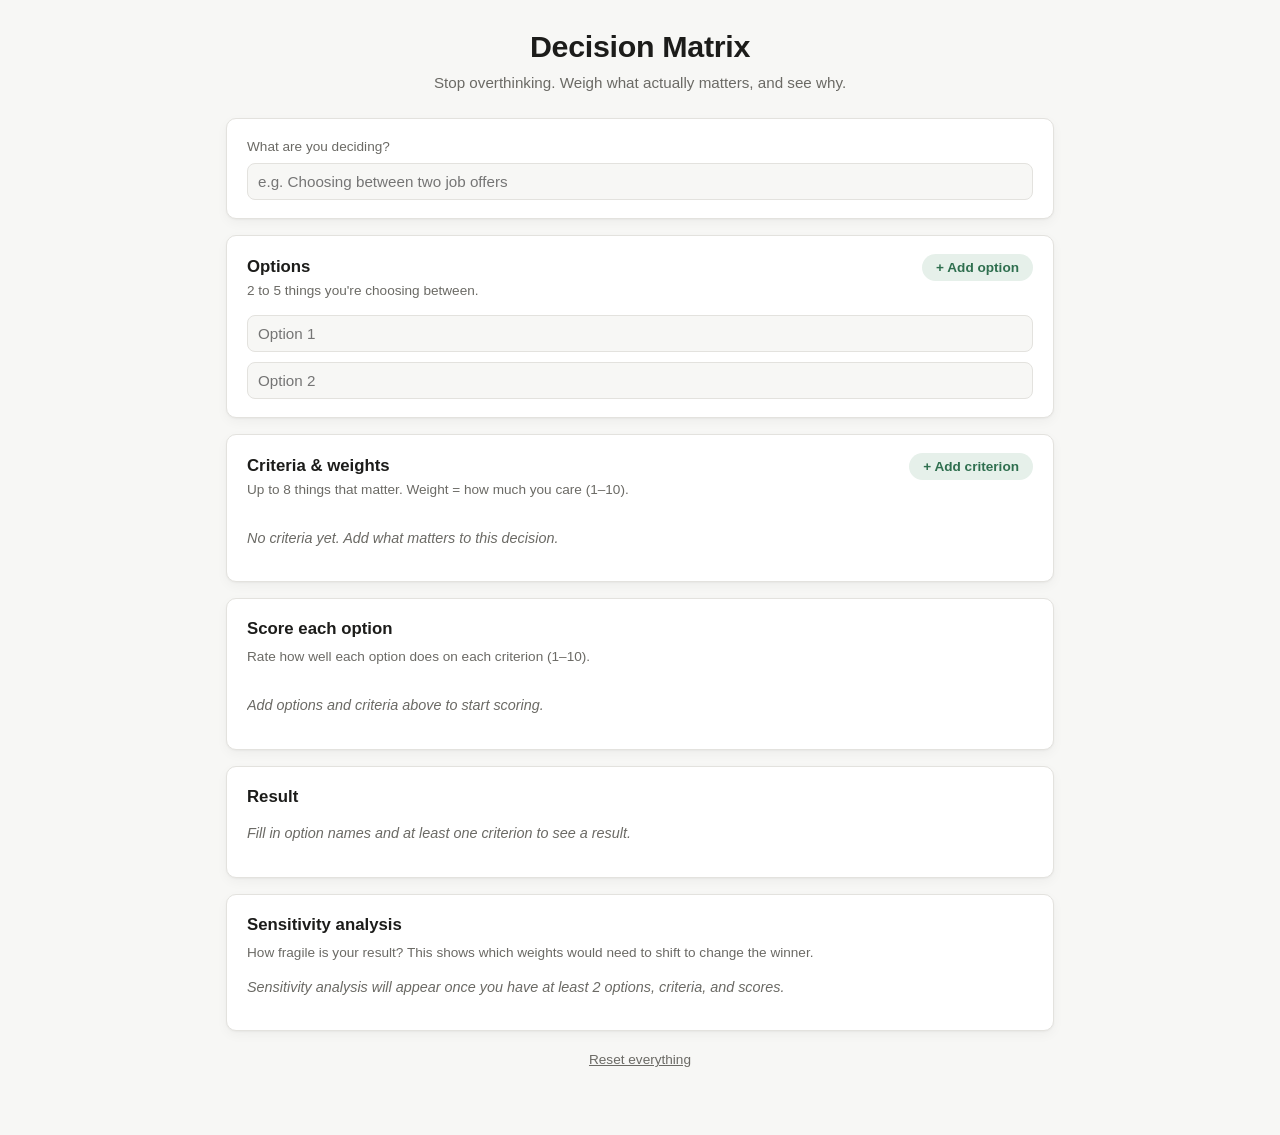
==== index.html @ fbb31451 "Initial version: weighted decision matrix with sensitivity analysis Static client-side app: enter a " ====
<!DOCTYPE html>
<html lang="en">
<head>
<meta charset="UTF-8">
<meta name="viewport" content="width=device-width, initial-scale=1.0">
<title>Decision Matrix</title>
<meta name="description" content="Weigh your options with real numbers. A weighted decision matrix with built-in sensitivity analysis.">
<link rel="stylesheet" href="style.css">
</head>
<body>
<div class="app">

  <header class="app-header">
    <h1>Decision Matrix</h1>
    <p class="tagline">Stop overthinking. Weigh what actually matters, and see why.</p>
  </header>

  <section class="card">
    <label for="decision-title">What are you deciding?</label>
    <input type="text" id="decision-title" placeholder="e.g. Choosing between two job offers">
    <div id="template-suggestion" class="template-suggestion hidden"></div>
  </section>

  <section class="card">
    <div class="card-header">
      <h2>Options</h2>
      <button id="add-option" class="btn-add" type="button">+ Add option</button>
    </div>
    <p class="hint">2 to 5 things you're choosing between.</p>
    <div id="options-list" class="options-list"></div>
  </section>

  <section class="card">
    <div class="card-header">
      <h2>Criteria &amp; weights</h2>
      <button id="add-criterion" class="btn-add" type="button">+ Add criterion</button>
    </div>
    <p class="hint">Up to 8 things that matter. Weight = how much you care (1&ndash;10).</p>
    <div id="criteria-list" class="criteria-list"></div>
  </section>

  <section class="card" id="scoring-section">
    <h2>Score each option</h2>
    <p class="hint">Rate how well each option does on each criterion (1&ndash;10).</p>
    <div id="scoring-grid" class="scoring-grid"></div>
  </section>

  <section class="card" id="results-section">
    <h2>Result</h2>
    <div id="results"></div>
  </section>

  <section class="card" id="sensitivity-section">
    <h2>Sensitivity analysis</h2>
    <p class="hint">How fragile is your result? This shows which weights would need to shift to change the winner.</p>
    <div id="sensitivity"></div>
  </section>

  <footer class="app-footer">
    <button id="reset-btn" class="btn-text" type="button">Reset everything</button>
  </footer>

</div>
<script src="app.js"></script>
</body>
</html>
---- style.css ----
:root {
  --bg: #f7f7f5;
  --surface: #ffffff;
  --border: #e3e2de;
  --text: #1c1c1a;
  --text-muted: #6b6a65;
  --accent: #2f6f4f;
  --accent-soft: #e6f0ea;
  --danger: #b3413a;
  --winner: #2f6f4f;
  --radius: 10px;
  --shadow: 0 1px 2px rgba(0,0,0,0.04), 0 4px 12px rgba(0,0,0,0.04);
}

@media (prefers-color-scheme: dark) {
  :root {
    --bg: #17181a;
    --surface: #1f2023;
    --border: #303133;
    --text: #ececec;
    --text-muted: #9a9a97;
    --accent: #5cb987;
    --accent-soft: #223028;
    --danger: #e08076;
    --winner: #5cb987;
    --shadow: 0 1px 2px rgba(0,0,0,0.2), 0 4px 16px rgba(0,0,0,0.3);
  }
}

* { box-sizing: border-box; }

body {
  margin: 0;
  background: var(--bg);
  color: var(--text);
  font-family: -apple-system, BlinkMacSystemFont, "Segoe UI", Roboto, Helvetica, Arial, sans-serif;
  line-height: 1.45;
}

.app {
  max-width: 860px;
  margin: 0 auto;
  padding: 24px 16px 64px;
}

.app-header {
  text-align: center;
  margin-bottom: 24px;
}
.app-header h1 {
  margin: 0 0 4px;
  font-size: 1.9rem;
  letter-spacing: -0.01em;
}
.tagline {
  color: var(--text-muted);
  margin: 0;
  font-size: 0.95rem;
}

.card {
  background: var(--surface);
  border: 1px solid var(--border);
  border-radius: var(--radius);
  box-shadow: var(--shadow);
  padding: 18px 20px;
  margin-bottom: 16px;
}
.card h2 {
  margin: 0 0 6px;
  font-size: 1.05rem;
}
.card-header {
  display: flex;
  align-items: center;
  justify-content: space-between;
  gap: 12px;
}
.card-header h2 { margin: 0; }

.hint {
  color: var(--text-muted);
  font-size: 0.85rem;
  margin: 0 0 14px;
}

label {
  display: block;
  font-size: 0.85rem;
  color: var(--text-muted);
  margin-bottom: 6px;
}

input[type="text"], input[type="number"] {
  width: 100%;
  padding: 9px 10px;
  border: 1px solid var(--border);
  border-radius: 8px;
  background: var(--bg);
  color: var(--text);
  font-size: 0.95rem;
}
input[type="text"]:focus, input[type="number"]:focus {
  outline: 2px solid var(--accent);
  outline-offset: -1px;
}

.btn-add {
  background: var(--accent-soft);
  color: var(--accent);
  border: none;
  border-radius: 999px;
  padding: 6px 14px;
  font-size: 0.85rem;
  font-weight: 600;
  cursor: pointer;
  white-space: nowrap;
}
.btn-add:hover { filter: brightness(0.97); }
.btn-add:disabled { opacity: 0.4; cursor: not-allowed; }

.btn-text {
  background: none;
  border: none;
  color: var(--text-muted);
  font-size: 0.85rem;
  cursor: pointer;
  text-decoration: underline;
  padding: 4px;
}

.btn-remove {
  background: none;
  border: none;
  color: var(--text-muted);
  cursor: pointer;
  font-size: 1.1rem;
  line-height: 1;
  padding: 4px 8px;
  border-radius: 6px;
}
.btn-remove:hover { color: var(--danger); background: rgba(179,65,58,0.08); }

.options-list, .criteria-list {
  display: flex;
  flex-direction: column;
  gap: 10px;
}

.option-row, .criterion-row {
  display: flex;
  align-items: center;
  gap: 8px;
}
.option-row input[type="text"], .criterion-row .crit-name {
  flex: 1;
}

.criterion-row {
  flex-wrap: wrap;
}
.crit-weight-wrap {
  display: flex;
  align-items: center;
  gap: 8px;
  min-width: 180px;
}
.crit-weight-wrap input[type="range"] {
  flex: 1;
  accent-color: var(--accent);
}
.weight-value {
  font-variant-numeric: tabular-nums;
  font-weight: 600;
  width: 22px;
  text-align: right;
  font-size: 0.9rem;
}

.template-suggestion {
  margin-top: 10px;
  padding: 10px 12px;
  background: var(--accent-soft);
  border-radius: 8px;
  font-size: 0.85rem;
  display: flex;
  align-items: center;
  justify-content: space-between;
  gap: 10px;
  flex-wrap: wrap;
}
.template-suggestion.hidden { display: none; }
.template-suggestion button {
  background: var(--accent);
  color: white;
  border: none;
  border-radius: 999px;
  padding: 5px 12px;
  font-size: 0.8rem;
  cursor: pointer;
  white-space: nowrap;
}

.scoring-grid {
  overflow-x: auto;
}
table.score-table {
  border-collapse: collapse;
  width: 100%;
  font-size: 0.9rem;
}
table.score-table th, table.score-table td {
  padding: 8px 10px;
  text-align: center;
  border-bottom: 1px solid var(--border);
}
table.score-table th {
  color: var(--text-muted);
  font-weight: 600;
  font-size: 0.8rem;
}
table.score-table td:first-child, table.score-table th:first-child {
  text-align: left;
  font-weight: 600;
  min-width: 120px;
}
table.score-table input[type="number"] {
  width: 56px;
  text-align: center;
  padding: 6px 4px;
}

.empty-state {
  color: var(--text-muted);
  font-size: 0.9rem;
  font-style: italic;
}

/* Results */
.result-row {
  display: flex;
  align-items: center;
  gap: 12px;
  margin-bottom: 12px;
}
.result-row:last-child { margin-bottom: 0; }
.result-name {
  width: 140px;
  flex-shrink: 0;
  font-weight: 600;
  font-size: 0.9rem;
  overflow: hidden;
  text-overflow: ellipsis;
  white-space: nowrap;
}
.result-bar-track {
  flex: 1;
  background: var(--bg);
  border: 1px solid var(--border);
  border-radius: 6px;
  height: 22px;
  overflow: hidden;
  position: relative;
}
.result-bar-fill {
  height: 100%;
  background: var(--border);
  border-radius: 6px 0 0 6px;
  transition: width 0.3s ease;
}
.result-row.winner .result-bar-fill { background: var(--winner); }
.result-row.winner .result-name { color: var(--winner); }
.result-score {
  width: 52px;
  text-align: right;
  font-variant-numeric: tabular-nums;
  font-size: 0.9rem;
  color: var(--text-muted);
}
.result-row.winner .result-score { color: var(--winner); font-weight: 700; }

.winner-banner {
  display: flex;
  align-items: center;
  gap: 8px;
  background: var(--accent-soft);
  color: var(--accent);
  border-radius: 8px;
  padding: 10px 14px;
  font-weight: 600;
  margin-bottom: 16px;
}

.why-breakdown {
  margin-top: 18px;
  padding-top: 14px;
  border-top: 1px solid var(--border);
}
.why-breakdown h3 {
  font-size: 0.85rem;
  color: var(--text-muted);
  margin: 0 0 10px;
  font-weight: 600;
  text-transform: uppercase;
  letter-spacing: 0.03em;
}
.why-item {
  display: flex;
  justify-content: space-between;
  font-size: 0.88rem;
  padding: 4px 0;
}
.why-item .contrib {
  font-variant-numeric: tabular-nums;
  color: var(--text-muted);
}

/* Sensitivity */
.sensitivity-item {
  padding: 10px 0;
  border-bottom: 1px solid var(--border);
  font-size: 0.9rem;
}
.sensitivity-item:last-child { border-bottom: none; }
.sensitivity-item .flip-to {
  color: var(--accent);
  font-weight: 600;
}
.sensitivity-stable {
  color: var(--text-muted);
  font-size: 0.9rem;
}

.app-footer {
  text-align: center;
  margin-top: 8px;
}

@media (max-width: 480px) {
  .result-name { width: 90px; }
  .crit-weight-wrap { min-width: 140px; }
}
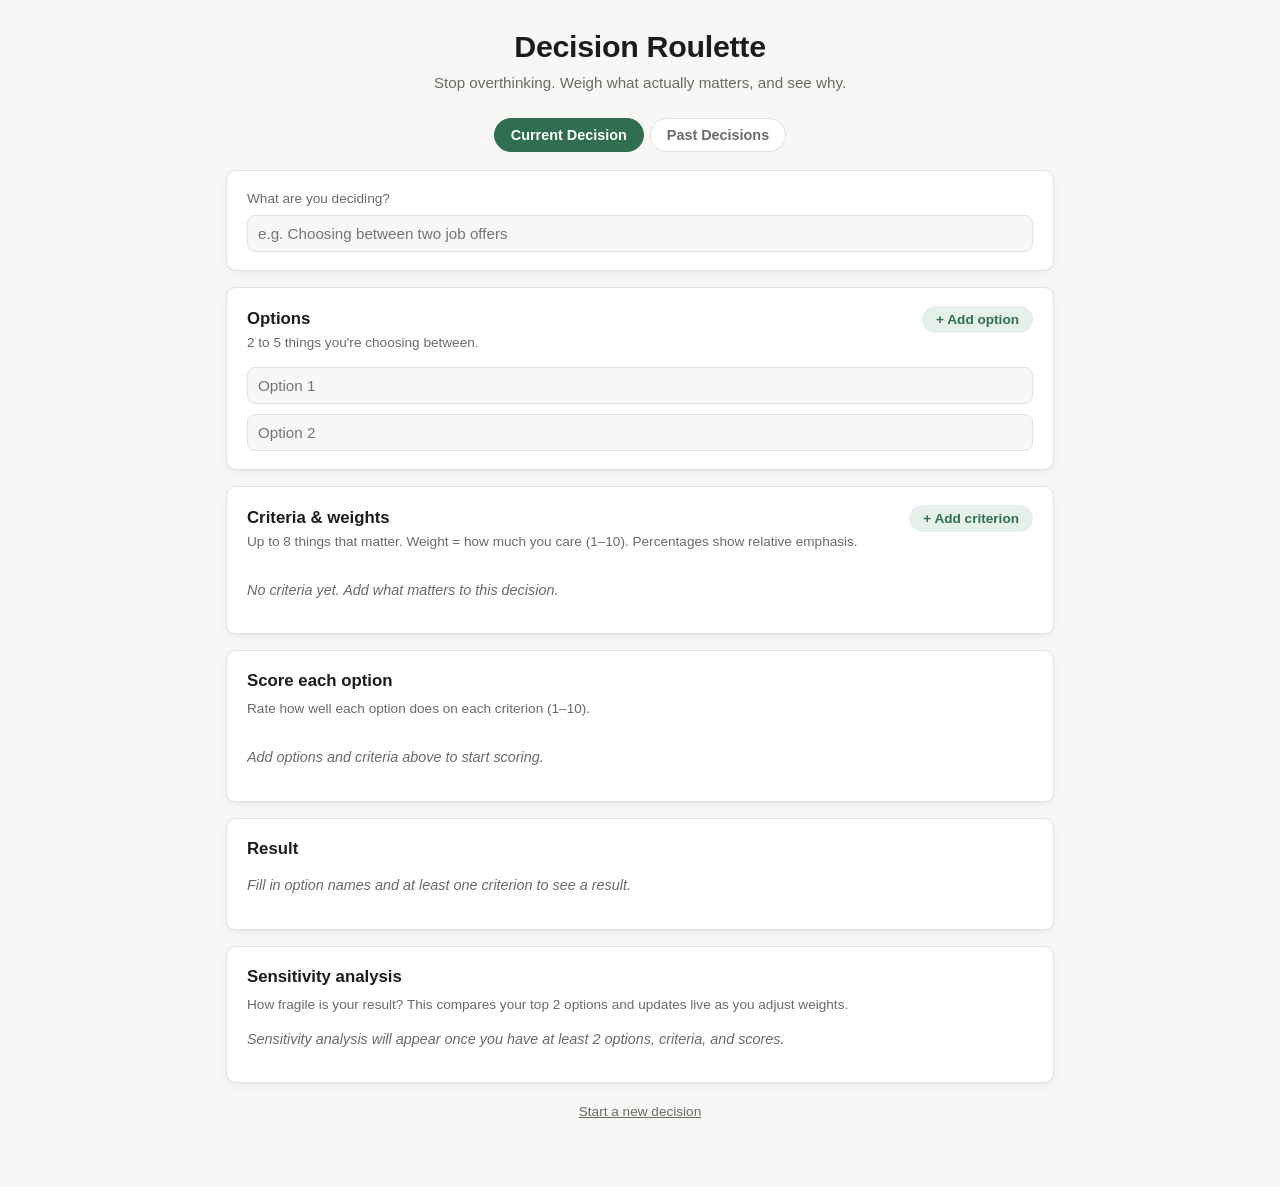
==== commit 3a50ee2a: "Add decision history, learning signals, and PRD-aligned scoring UX Rebrand to Decision Roulette per " ====
--- a/index.html
+++ b/index.html
@@ -3,62 +3,96 @@
 <head>
 <meta charset="UTF-8">
 <meta name="viewport" content="width=device-width, initial-scale=1.0">
-<title>Decision Matrix</title>
-<meta name="description" content="Weigh your options with real numbers. A weighted decision matrix with built-in sensitivity analysis.">
+<title>Decision Roulette</title>
+<meta name="description" content="Weigh your options with real numbers. A weighted decision matrix with sensitivity analysis and a history of past decisions.">
 <link rel="stylesheet" href="style.css">
 </head>
 <body>
 <div class="app">
 
   <header class="app-header">
-    <h1>Decision Matrix</h1>
+    <h1>Decision Roulette</h1>
     <p class="tagline">Stop overthinking. Weigh what actually matters, and see why.</p>
   </header>
 
-  <section class="card">
-    <label for="decision-title">What are you deciding?</label>
-    <input type="text" id="decision-title" placeholder="e.g. Choosing between two job offers">
-    <div id="template-suggestion" class="template-suggestion hidden"></div>
-  </section>
+  <nav class="view-tabs">
+    <button id="tab-setup" class="view-tab" type="button">Current Decision</button>
+    <button id="tab-history" class="view-tab" type="button">Past Decisions <span id="history-count" class="tab-badge hidden">0</span></button>
+  </nav>
 
-  <section class="card">
-    <div class="card-header">
-      <h2>Options</h2>
-      <button id="add-option" class="btn-add" type="button">+ Add option</button>
+  <div id="view-setup">
+
+    <section class="card">
+      <label for="decision-title">What are you deciding?</label>
+      <input type="text" id="decision-title" placeholder="e.g. Choosing between two job offers">
+      <div id="template-suggestion" class="template-suggestion hidden"></div>
+    </section>
+
+    <section class="card hidden" id="history-signals-card">
+      <h2>From your past decisions</h2>
+      <div id="history-signals"></div>
+    </section>
+
+    <section class="card">
+      <div class="card-header">
+        <h2>Options</h2>
+        <button id="add-option" class="btn-add" type="button">+ Add option</button>
+      </div>
+      <p class="hint">2 to 5 things you're choosing between.</p>
+      <div id="options-list" class="options-list"></div>
+    </section>
+
+    <section class="card">
+      <div class="card-header">
+        <h2>Criteria &amp; weights</h2>
+        <button id="add-criterion" class="btn-add" type="button">+ Add criterion</button>
+      </div>
+      <p class="hint">Up to 8 things that matter. Weight = how much you care (1&ndash;10). Percentages show relative emphasis.</p>
+      <div id="criteria-list" class="criteria-list"></div>
+    </section>
+
+    <section class="card" id="scoring-section">
+      <h2>Score each option</h2>
+      <p class="hint">Rate how well each option does on each criterion (1&ndash;10).</p>
+      <div id="scoring-grid" class="scoring-grid"></div>
+    </section>
+
+    <section class="card" id="results-section">
+      <h2>Result</h2>
+      <div id="results"></div>
+    </section>
+
+    <section class="card" id="sensitivity-section">
+      <h2>Sensitivity analysis</h2>
+      <p class="hint">How fragile is your result? This compares your top 2 options and updates live as you adjust weights.</p>
+      <div id="sensitivity"></div>
+    </section>
+
+    <footer class="app-footer">
+      <button id="new-decision-btn" class="btn-text">Start a new decision</button>
+    </footer>
+
+  </div>
+
+  <div id="view-history" class="hidden">
+
+    <div id="history-list-view">
+      <section class="card">
+        <div class="card-header">
+          <h2>Past Decisions</h2>
+          <button id="clear-history-btn" class="btn-text">Clear all</button>
+        </div>
+        <p class="hint">Decisions are saved here automatically once they have a recommendation. Log what you actually chose to build a track record.</p>
+        <div id="history-list"></div>
+      </section>
     </div>
-    <p class="hint">2 to 5 things you're choosing between.</p>
-    <div id="options-list" class="options-list"></div>
-  </section>
 
-  <section class="card">
-    <div class="card-header">
-      <h2>Criteria &amp; weights</h2>
-      <button id="add-criterion" class="btn-add" type="button">+ Add criterion</button>
+    <div id="history-detail-view" class="hidden">
+      <button id="history-back-btn" class="btn-text">&larr; Back to list</button>
+      <section class="card" id="history-detail-content"></section>
     </div>
-    <p class="hint">Up to 8 things that matter. Weight = how much you care (1&ndash;10).</p>
-    <div id="criteria-list" class="criteria-list"></div>
-  </section>
 
-  <section class="card" id="scoring-section">
-    <h2>Score each option</h2>
-    <p class="hint">Rate how well each option does on each criterion (1&ndash;10).</p>
-    <div id="scoring-grid" class="scoring-grid"></div>
-  </section>
-
-  <section class="card" id="results-section">
-    <h2>Result</h2>
-    <div id="results"></div>
-  </section>
-
-  <section class="card" id="sensitivity-section">
-    <h2>Sensitivity analysis</h2>
-    <p class="hint">How fragile is your result? This shows which weights would need to shift to change the winner.</p>
-    <div id="sensitivity"></div>
-  </section>
-
-  <footer class="app-footer">
-    <button id="reset-btn" class="btn-text" type="button">Reset everything</button>
-  </footer>
+  </div>
 
 </div>
 <script src="app.js"></script>
--- a/style.css
+++ b/style.css
@@ -340,3 +340,185 @@
   .result-name { width: 90px; }
   .crit-weight-wrap { min-width: 140px; }
 }
+
+/* Utility */
+.hidden { display: none !important; }
+
+/* View tabs */
+.view-tabs {
+  display: flex;
+  gap: 6px;
+  justify-content: center;
+  margin-bottom: 18px;
+}
+.view-tab {
+  background: var(--surface);
+  border: 1px solid var(--border);
+  color: var(--text-muted);
+  font-weight: 600;
+  font-size: 0.9rem;
+  padding: 8px 16px;
+  border-radius: 999px;
+  cursor: pointer;
+  display: flex;
+  align-items: center;
+  gap: 6px;
+}
+.view-tab.active {
+  background: var(--accent);
+  border-color: var(--accent);
+  color: white;
+}
+.tab-badge {
+  background: rgba(255,255,255,0.25);
+  border-radius: 999px;
+  padding: 1px 7px;
+  font-size: 0.75rem;
+}
+.view-tab:not(.active) .tab-badge {
+  background: var(--accent-soft);
+  color: var(--accent);
+}
+
+/* Weight percentage */
+.weight-pct {
+  color: var(--text-muted);
+  font-size: 0.8rem;
+  min-width: 40px;
+}
+
+/* Running total column */
+table.score-table td.running-total {
+  font-weight: 700;
+  color: var(--accent);
+  white-space: nowrap;
+}
+
+/* Confidence line */
+.confidence-line {
+  margin: 0 0 12px;
+  font-size: 0.95rem;
+}
+
+/* Chips (history-suggested criteria) */
+.chip-row {
+  display: flex;
+  flex-wrap: wrap;
+  gap: 8px;
+  margin-bottom: 10px;
+}
+.chip {
+  background: var(--accent-soft);
+  color: var(--accent);
+  border: none;
+  border-radius: 999px;
+  padding: 6px 12px;
+  font-size: 0.82rem;
+  font-weight: 600;
+  cursor: pointer;
+}
+.chip:disabled {
+  opacity: 0.55;
+  cursor: default;
+}
+.history-note {
+  font-size: 0.88rem;
+  color: var(--text-muted);
+  margin: 6px 0 0;
+  line-height: 1.5;
+}
+
+/* History list */
+.history-row {
+  display: flex;
+  align-items: center;
+  gap: 10px;
+  padding: 12px 4px;
+  border-bottom: 1px solid var(--border);
+}
+.history-row:last-child { border-bottom: none; }
+.history-row-main {
+  flex: 1;
+  cursor: pointer;
+  min-width: 0;
+}
+.history-row-title {
+  font-weight: 600;
+  font-size: 0.95rem;
+  overflow: hidden;
+  text-overflow: ellipsis;
+  white-space: nowrap;
+}
+.history-row-meta {
+  color: var(--text-muted);
+  font-size: 0.82rem;
+  margin-top: 2px;
+}
+
+.badge {
+  display: inline-block;
+  font-size: 0.78rem;
+  font-weight: 600;
+  padding: 4px 10px;
+  border-radius: 999px;
+  white-space: nowrap;
+}
+.badge-match { background: var(--accent-soft); color: var(--accent); }
+.badge-diverge { background: rgba(179,65,58,0.12); color: var(--danger); }
+.badge-pending { background: var(--bg); color: var(--text-muted); border: 1px solid var(--border); }
+
+/* History detail */
+#history-detail-view { margin-top: 4px; }
+#history-back-btn { margin-bottom: 10px; padding-left: 0; }
+.detail-subheading {
+  font-size: 0.9rem;
+  text-transform: uppercase;
+  letter-spacing: 0.03em;
+  color: var(--text-muted);
+  margin: 22px 0 10px;
+  padding-top: 14px;
+  border-top: 1px solid var(--border);
+}
+.detail-actions {
+  margin: 16px 0 4px;
+}
+
+/* Outcome logging */
+.outcome-section { margin-top: 4px; }
+.outcome-options {
+  display: flex;
+  flex-direction: column;
+  gap: 8px;
+  margin-bottom: 10px;
+}
+.outcome-radio {
+  display: flex;
+  align-items: center;
+  gap: 8px;
+  font-size: 0.92rem;
+  cursor: pointer;
+}
+.outcome-note-input {
+  width: 100%;
+  padding: 9px 10px;
+  border: 1px solid var(--border);
+  border-radius: 8px;
+  background: var(--bg);
+  color: var(--text);
+  font-family: inherit;
+  font-size: 0.9rem;
+  resize: vertical;
+  margin-bottom: 10px;
+}
+.outcome-summary {
+  background: var(--bg);
+  border: 1px solid var(--border);
+  border-radius: 8px;
+  padding: 12px 14px;
+  margin-bottom: 8px;
+}
+.outcome-summary p { margin: 8px 0 0; font-size: 0.9rem; }
+.outcome-note {
+  color: var(--text-muted);
+  font-style: italic;
+}
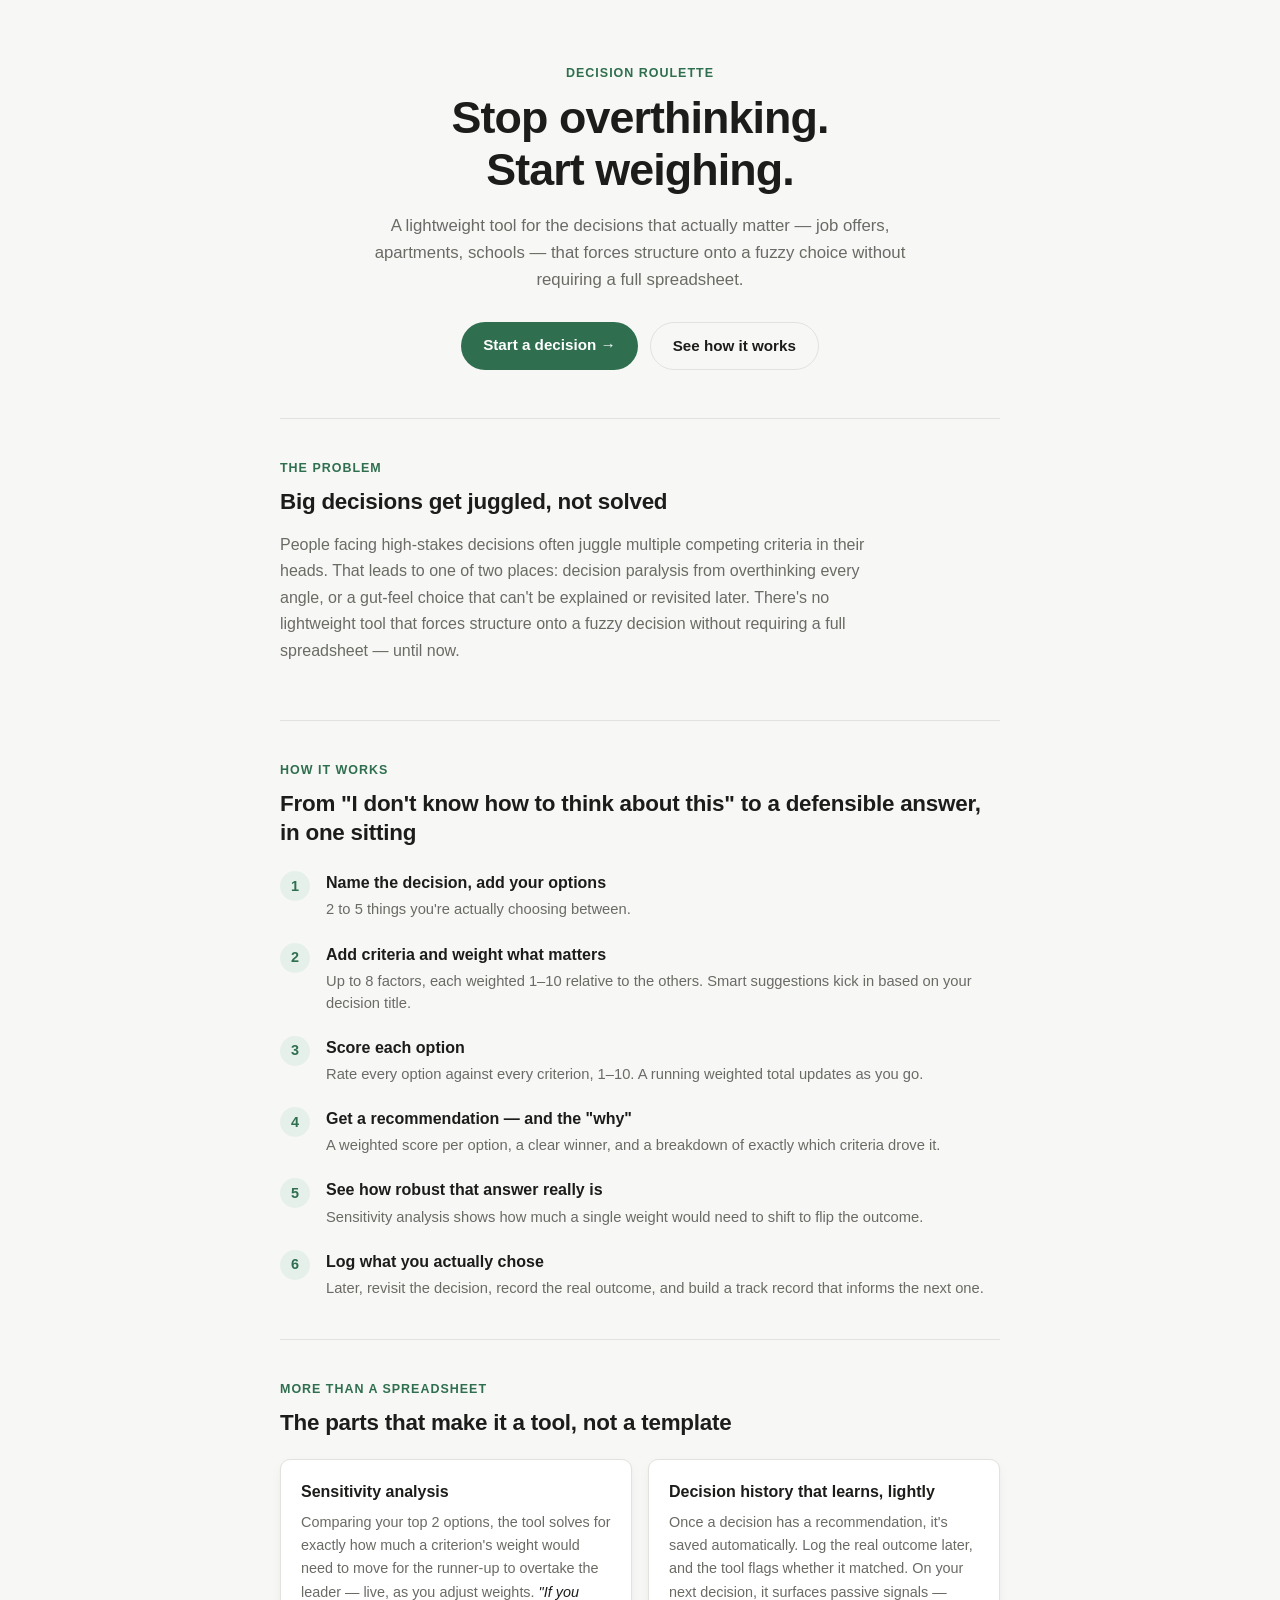
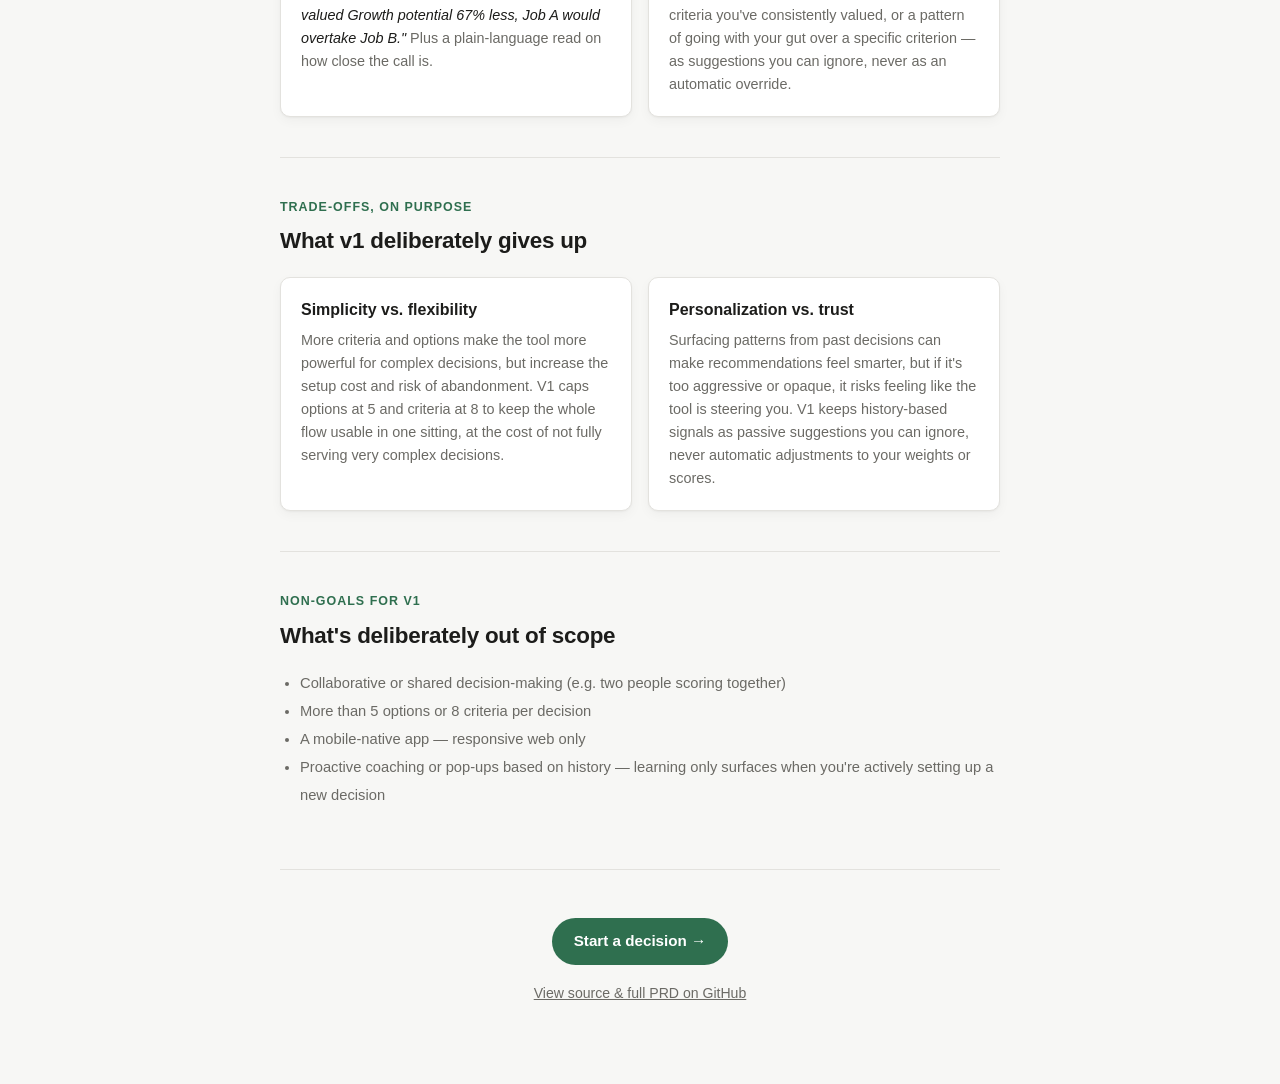
==== commit e61fbf3d: "Add landing page and publish full PRD as README Split the site into a landing page (index.html) that" ====
--- a/index.html
+++ b/index.html
@@ -4,97 +4,153 @@
 <meta charset="UTF-8">
 <meta name="viewport" content="width=device-width, initial-scale=1.0">
 <title>Decision Roulette</title>
-<meta name="description" content="Weigh your options with real numbers. A weighted decision matrix with sensitivity analysis and a history of past decisions.">
+<meta name="description" content="A lightweight tool that forces structure onto big, high-stakes decisions — weighted scoring, sensitivity analysis, and a history that learns your patterns.">
 <link rel="stylesheet" href="style.css">
 </head>
 <body>
-<div class="app">
+<div class="landing">
 
-  <header class="app-header">
-    <h1>Decision Roulette</h1>
-    <p class="tagline">Stop overthinking. Weigh what actually matters, and see why.</p>
+  <header class="hero">
+    <p class="eyebrow">Decision Roulette</p>
+    <h1>Stop overthinking.<br>Start weighing.</h1>
+    <p class="hero-sub">
+      A lightweight tool for the decisions that actually matter &mdash; job offers, apartments, schools &mdash;
+      that forces structure onto a fuzzy choice without requiring a full spreadsheet.
+    </p>
+    <div class="hero-actions">
+      <a href="app.html" class="btn-primary">Start a decision &rarr;</a>
+      <a href="#how-it-works" class="btn-secondary">See how it works</a>
+    </div>
   </header>
 
-  <nav class="view-tabs">
-    <button id="tab-setup" class="view-tab" type="button">Current Decision</button>
-    <button id="tab-history" class="view-tab" type="button">Past Decisions <span id="history-count" class="tab-badge hidden">0</span></button>
-  </nav>
+  <main>
 
-  <div id="view-setup">
-
-    <section class="card">
-      <label for="decision-title">What are you deciding?</label>
-      <input type="text" id="decision-title" placeholder="e.g. Choosing between two job offers">
-      <div id="template-suggestion" class="template-suggestion hidden"></div>
+    <section class="section">
+      <p class="section-eyebrow">The problem</p>
+      <h2>Big decisions get juggled, not solved</h2>
+      <p class="section-lead">
+        People facing high-stakes decisions often juggle multiple competing criteria in their heads.
+        That leads to one of two places: decision paralysis from overthinking every angle, or a
+        gut-feel choice that can't be explained or revisited later. There's no lightweight tool that
+        forces structure onto a fuzzy decision without requiring a full spreadsheet &mdash; until now.
+      </p>
     </section>
 
-    <section class="card hidden" id="history-signals-card">
-      <h2>From your past decisions</h2>
-      <div id="history-signals"></div>
+    <section class="section" id="how-it-works">
+      <p class="section-eyebrow">How it works</p>
+      <h2>From "I don't know how to think about this" to a defensible answer, in one sitting</h2>
+      <ol class="steps">
+        <li>
+          <span class="step-num">1</span>
+          <div>
+            <h3>Name the decision, add your options</h3>
+            <p>2 to 5 things you're actually choosing between.</p>
+          </div>
+        </li>
+        <li>
+          <span class="step-num">2</span>
+          <div>
+            <h3>Add criteria and weight what matters</h3>
+            <p>Up to 8 factors, each weighted 1&ndash;10 relative to the others. Smart suggestions kick in based on your decision title.</p>
+          </div>
+        </li>
+        <li>
+          <span class="step-num">3</span>
+          <div>
+            <h3>Score each option</h3>
+            <p>Rate every option against every criterion, 1&ndash;10. A running weighted total updates as you go.</p>
+          </div>
+        </li>
+        <li>
+          <span class="step-num">4</span>
+          <div>
+            <h3>Get a recommendation &mdash; and the "why"</h3>
+            <p>A weighted score per option, a clear winner, and a breakdown of exactly which criteria drove it.</p>
+          </div>
+        </li>
+        <li>
+          <span class="step-num">5</span>
+          <div>
+            <h3>See how robust that answer really is</h3>
+            <p>Sensitivity analysis shows how much a single weight would need to shift to flip the outcome.</p>
+          </div>
+        </li>
+        <li>
+          <span class="step-num">6</span>
+          <div>
+            <h3>Log what you actually chose</h3>
+            <p>Later, revisit the decision, record the real outcome, and build a track record that informs the next one.</p>
+          </div>
+        </li>
+      </ol>
     </section>
 
-    <section class="card">
-      <div class="card-header">
-        <h2>Options</h2>
-        <button id="add-option" class="btn-add" type="button">+ Add option</button>
+    <section class="section">
+      <p class="section-eyebrow">More than a spreadsheet</p>
+      <h2>The parts that make it a tool, not a template</h2>
+      <div class="feature-grid">
+        <div class="feature-card">
+          <h3>Sensitivity analysis</h3>
+          <p>
+            Comparing your top 2 options, the tool solves for exactly how much a criterion's weight would
+            need to move for the runner-up to overtake the leader &mdash; live, as you adjust weights.
+            <em>"If you valued Growth potential 67% less, Job A would overtake Job B."</em> Plus a plain-language
+            read on how close the call is.
+          </p>
+        </div>
+        <div class="feature-card">
+          <h3>Decision history that learns, lightly</h3>
+          <p>
+            Once a decision has a recommendation, it's saved automatically. Log the real outcome later, and
+            the tool flags whether it matched. On your next decision, it surfaces passive signals &mdash;
+            criteria you've consistently valued, or a pattern of going with your gut over a specific
+            criterion &mdash; as suggestions you can ignore, never as an automatic override.
+          </p>
+        </div>
       </div>
-      <p class="hint">2 to 5 things you're choosing between.</p>
-      <div id="options-list" class="options-list"></div>
     </section>
 
-    <section class="card">
-      <div class="card-header">
-        <h2>Criteria &amp; weights</h2>
-        <button id="add-criterion" class="btn-add" type="button">+ Add criterion</button>
+    <section class="section">
+      <p class="section-eyebrow">Trade-offs, on purpose</p>
+      <h2>What v1 deliberately gives up</h2>
+      <div class="tradeoff-grid">
+        <div class="tradeoff-card">
+          <h3>Simplicity vs. flexibility</h3>
+          <p>
+            More criteria and options make the tool more powerful for complex decisions, but increase the
+            setup cost and risk of abandonment. V1 caps options at 5 and criteria at 8 to keep the whole
+            flow usable in one sitting, at the cost of not fully serving very complex decisions.
+          </p>
+        </div>
+        <div class="tradeoff-card">
+          <h3>Personalization vs. trust</h3>
+          <p>
+            Surfacing patterns from past decisions can make recommendations feel smarter, but if it's too
+            aggressive or opaque, it risks feeling like the tool is steering you. V1 keeps history-based
+            signals as passive suggestions you can ignore, never automatic adjustments to your weights or scores.
+          </p>
+        </div>
       </div>
-      <p class="hint">Up to 8 things that matter. Weight = how much you care (1&ndash;10). Percentages show relative emphasis.</p>
-      <div id="criteria-list" class="criteria-list"></div>
     </section>
 
-    <section class="card" id="scoring-section">
-      <h2>Score each option</h2>
-      <p class="hint">Rate how well each option does on each criterion (1&ndash;10).</p>
-      <div id="scoring-grid" class="scoring-grid"></div>
+    <section class="section">
+      <p class="section-eyebrow">Non-goals for v1</p>
+      <h2>What's deliberately out of scope</h2>
+      <ul class="non-goals">
+        <li>Collaborative or shared decision-making (e.g. two people scoring together)</li>
+        <li>More than 5 options or 8 criteria per decision</li>
+        <li>A mobile-native app &mdash; responsive web only</li>
+        <li>Proactive coaching or pop-ups based on history &mdash; learning only surfaces when you're actively setting up a new decision</li>
+      </ul>
     </section>
 
-    <section class="card" id="results-section">
-      <h2>Result</h2>
-      <div id="results"></div>
-    </section>
+  </main>
 
-    <section class="card" id="sensitivity-section">
-      <h2>Sensitivity analysis</h2>
-      <p class="hint">How fragile is your result? This compares your top 2 options and updates live as you adjust weights.</p>
-      <div id="sensitivity"></div>
-    </section>
-
-    <footer class="app-footer">
-      <button id="new-decision-btn" class="btn-text">Start a new decision</button>
-    </footer>
-
-  </div>
-
-  <div id="view-history" class="hidden">
-
-    <div id="history-list-view">
-      <section class="card">
-        <div class="card-header">
-          <h2>Past Decisions</h2>
-          <button id="clear-history-btn" class="btn-text">Clear all</button>
-        </div>
-        <p class="hint">Decisions are saved here automatically once they have a recommendation. Log what you actually chose to build a track record.</p>
-        <div id="history-list"></div>
-      </section>
-    </div>
-
-    <div id="history-detail-view" class="hidden">
-      <button id="history-back-btn" class="btn-text">&larr; Back to list</button>
-      <section class="card" id="history-detail-content"></section>
-    </div>
-
-  </div>
+  <footer class="landing-footer">
+    <a href="app.html" class="btn-primary">Start a decision &rarr;</a>
+    <p><a href="https://github.com/pateld44/decision-matrix" class="footer-link">View source &amp; full PRD on GitHub</a></p>
+  </footer>
 
 </div>
-<script src="app.js"></script>
 </body>
 </html>
--- a/style.css
+++ b/style.css
@@ -522,3 +522,185 @@
   color: var(--text-muted);
   font-style: italic;
 }
+
+/* Back link on the app page */
+.back-link {
+  display: inline-block;
+  color: var(--text-muted);
+  font-size: 0.85rem;
+  text-decoration: none;
+  margin-bottom: 10px;
+}
+.back-link:hover { color: var(--accent); }
+
+/* ==========================================================================
+   Landing page
+   ========================================================================== */
+
+.landing {
+  max-width: 760px;
+  margin: 0 auto;
+  padding: 0 20px 60px;
+}
+
+.hero {
+  text-align: center;
+  padding: 64px 0 48px;
+}
+.eyebrow, .section-eyebrow {
+  text-transform: uppercase;
+  letter-spacing: 0.08em;
+  font-size: 0.78rem;
+  font-weight: 700;
+  color: var(--accent);
+  margin: 0 0 10px;
+}
+.hero h1 {
+  font-size: clamp(2rem, 5vw, 2.8rem);
+  line-height: 1.15;
+  letter-spacing: -0.02em;
+  margin: 0 0 18px;
+}
+.hero-sub {
+  color: var(--text-muted);
+  font-size: 1.05rem;
+  line-height: 1.6;
+  max-width: 560px;
+  margin: 0 auto 28px;
+}
+.hero-actions {
+  display: flex;
+  gap: 12px;
+  justify-content: center;
+  flex-wrap: wrap;
+}
+
+.btn-primary {
+  display: inline-block;
+  background: var(--accent);
+  color: white;
+  text-decoration: none;
+  font-weight: 700;
+  font-size: 0.95rem;
+  padding: 12px 22px;
+  border-radius: 999px;
+  border: none;
+}
+.btn-primary:hover { filter: brightness(1.05); }
+
+.btn-secondary {
+  display: inline-block;
+  background: transparent;
+  color: var(--text);
+  text-decoration: none;
+  font-weight: 600;
+  font-size: 0.95rem;
+  padding: 12px 22px;
+  border-radius: 999px;
+  border: 1px solid var(--border);
+}
+.btn-secondary:hover { border-color: var(--accent); color: var(--accent); }
+
+.section {
+  padding: 40px 0;
+  border-top: 1px solid var(--border);
+}
+.section h2 {
+  font-size: 1.4rem;
+  letter-spacing: -0.01em;
+  margin: 0 0 14px;
+  line-height: 1.3;
+}
+.section-lead {
+  color: var(--text-muted);
+  font-size: 1rem;
+  line-height: 1.65;
+  max-width: 620px;
+}
+
+.steps {
+  list-style: none;
+  margin: 24px 0 0;
+  padding: 0;
+  display: flex;
+  flex-direction: column;
+  gap: 22px;
+}
+.steps li {
+  display: flex;
+  gap: 16px;
+  align-items: flex-start;
+}
+.step-num {
+  flex-shrink: 0;
+  width: 30px;
+  height: 30px;
+  border-radius: 50%;
+  background: var(--accent-soft);
+  color: var(--accent);
+  font-weight: 700;
+  font-size: 0.9rem;
+  display: flex;
+  align-items: center;
+  justify-content: center;
+}
+.steps h3 {
+  margin: 0 0 4px;
+  font-size: 1rem;
+}
+.steps p {
+  margin: 0;
+  color: var(--text-muted);
+  font-size: 0.92rem;
+  line-height: 1.5;
+}
+
+.feature-grid, .tradeoff-grid {
+  display: grid;
+  grid-template-columns: 1fr 1fr;
+  gap: 16px;
+  margin-top: 22px;
+}
+.feature-card, .tradeoff-card {
+  background: var(--surface);
+  border: 1px solid var(--border);
+  border-radius: var(--radius);
+  padding: 20px;
+  box-shadow: var(--shadow);
+}
+.feature-card h3, .tradeoff-card h3 {
+  margin: 0 0 8px;
+  font-size: 1rem;
+}
+.feature-card p, .tradeoff-card p {
+  margin: 0;
+  color: var(--text-muted);
+  font-size: 0.9rem;
+  line-height: 1.6;
+}
+.feature-card em { color: var(--text); font-style: italic; }
+
+.non-goals {
+  margin: 20px 0 0;
+  padding: 0 0 0 20px;
+  color: var(--text-muted);
+  font-size: 0.92rem;
+  line-height: 1.9;
+}
+
+.landing-footer {
+  text-align: center;
+  padding: 48px 0 20px;
+  border-top: 1px solid var(--border);
+  margin-top: 20px;
+}
+.landing-footer p { margin: 16px 0 0; }
+.footer-link {
+  color: var(--text-muted);
+  font-size: 0.88rem;
+}
+
+@media (max-width: 600px) {
+  .feature-grid, .tradeoff-grid { grid-template-columns: 1fr; }
+  .hero { padding: 44px 0 36px; }
+}
